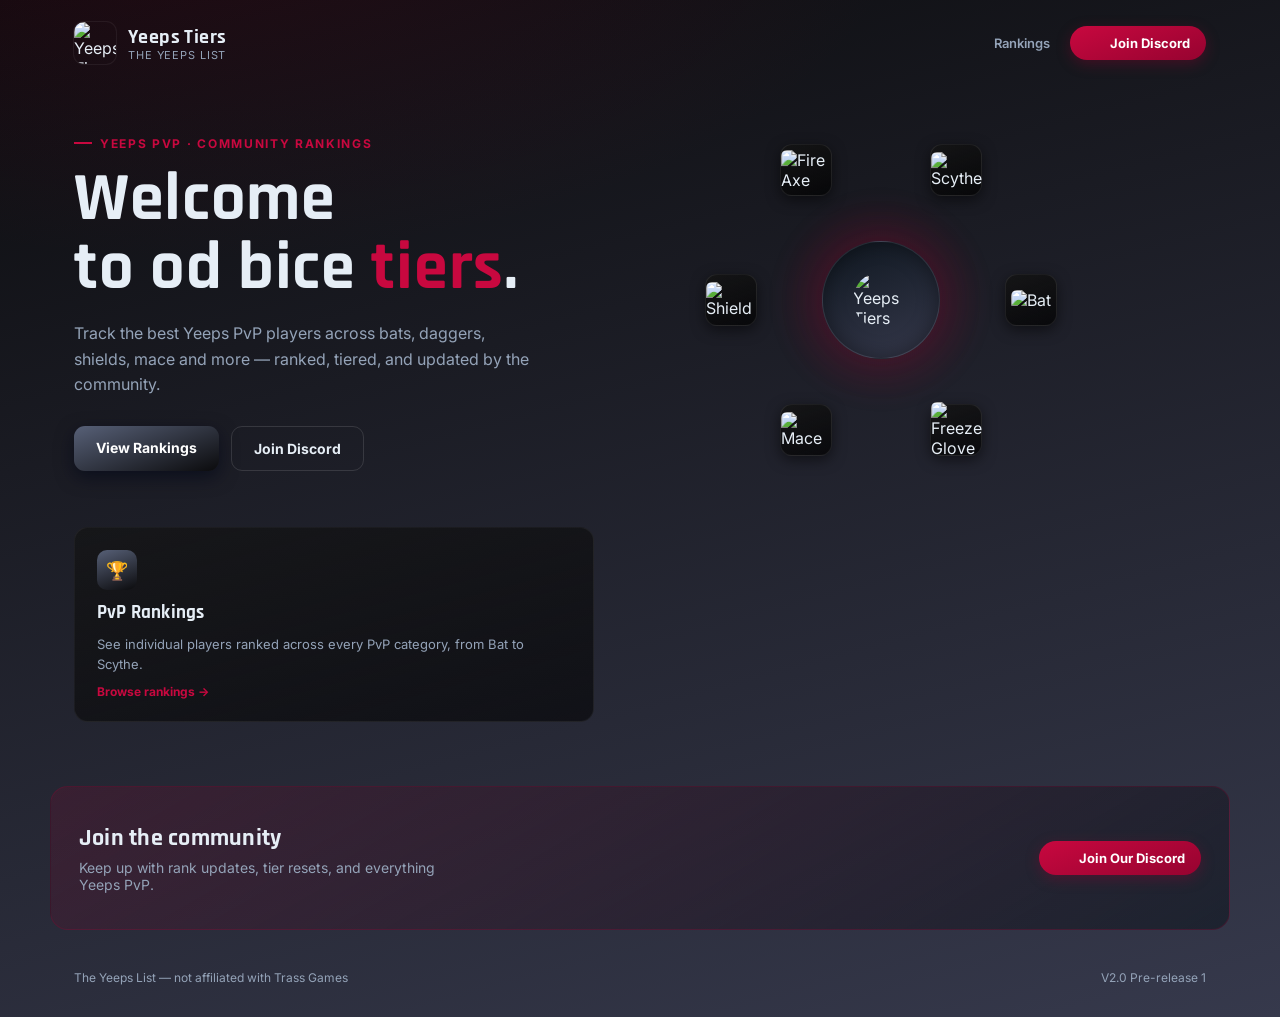
==== index.html @ 9ad044dc "Fix typo in welcome message heading" ====
<!DOCTYPE html>
<html lang="en">
<head>
  <meta charset="utf-8" />
  <meta name="viewport" content="width=device-width,initial-scale=1" />
  <title>Yeeps Tiers</title>

  <link rel="icon" type="image/x-icon" href="images/favicon.ico" />
  <meta name="description" content="Community Yeeps PvP rankings." />

  <link rel="preconnect" href="https://fonts.googleapis.com">
  <link rel="preconnect" href="https://fonts.gstatic.com" crossorigin>
  <link href="https://fonts.googleapis.com/css2?family=Rajdhani:wght@500;600;700&family=Inter:wght@400;500;600;700&display=swap" rel="stylesheet">

  <style>
    :root {
      --bg: #0b0b0d;
      --panel: #0f1720;
      --slate: #36394c;
      --muted: #94a3b8;
      --accent: #576077;
      --blood: #960330;
      --blood-bright: #c8083f;
      --radius: 14px;
      --shadow: 0 6px 18px rgba(2, 6, 23, 0.6);
      --maxw: 1180px;
      font-family: Inter, ui-sans-serif, system-ui, -apple-system, "Segoe UI", Roboto, sans-serif;
    }

    * {
      box-sizing: border-box;
    }

    html {
      scroll-behavior: smooth;
    }

    body {
      min-height: 100vh;
      margin: 0;
      color: #e6eef6;
      background:
        radial-gradient(1200px 600px at 15% -10%, rgba(150, 3, 48, 0.16), transparent 60%),
        linear-gradient(165deg, var(--bg) 0%, var(--slate) 100%);
    }

    h1,
    h2,
    h3 {
      margin: 0;
      font-family: "Rajdhani", Inter, sans-serif;
      letter-spacing: 0.01em;
    }

    a {
      color: inherit;
    }

    /* Header */

    .topbar {
      display: flex;
      align-items: center;
      justify-content: space-between;
      max-width: var(--maxw);
      margin: 0 auto;
      padding: 22px 24px 0;
    }

    .brand {
      display: flex;
      align-items: center;
      gap: 12px;
      text-decoration: none;
    }

    .brand img {
      width: 42px;
      height: 42px;
      border-radius: 10px;
      object-fit: cover;
      box-shadow: 0 0 0 1px rgba(255, 255, 255, 0.06);
    }

    .brand-name {
      font-family: "Rajdhani", sans-serif;
      font-size: 20px;
      font-weight: 700;
      letter-spacing: 0.02em;
    }

    .brand-sub {
      margin-top: -2px;
      color: var(--muted);
      font-size: 11px;
      letter-spacing: 0.08em;
      text-transform: uppercase;
    }

    .top-links {
      display: flex;
      align-items: center;
      gap: 8px;
    }

    .top-links > a:not(.discord-pill) {
      padding: 8px 12px;
      border-radius: 8px;
      color: var(--muted);
      font-size: 13px;
      font-weight: 600;
      text-decoration: none;
      transition: color 0.15s ease, background 0.15s ease;
    }

    .top-links > a:not(.discord-pill):hover {
      color: white;
      background: rgba(255, 255, 255, 0.04);
    }

    .discord-pill {
      display: flex;
      align-items: center;
      gap: 8px;
      padding: 9px 16px;
      border-radius: 999px;
      color: white !important;
      background: linear-gradient(160deg, var(--blood-bright), var(--blood));
      box-shadow: 0 4px 14px rgba(150, 3, 48, 0.35);
      font-size: 13px;
      font-weight: 700;
      text-decoration: none;
    }

    .discord-pill:hover {
      filter: brightness(1.08);
    }

    .discord-pill img {
      width: 16px;
      height: 16px;
      border-radius: 4px;
    }

    /* Hero */

    .hero {
      display: grid;
      grid-template-columns: 1.1fr 0.9fr;
      align-items: center;
      gap: 32px;
      max-width: var(--maxw);
      margin: 0 auto;
      padding: 64px 24px 46px;
    }

    .eyebrow {
      display: inline-flex;
      align-items: center;
      gap: 8px;
      margin-bottom: 14px;
      color: var(--blood-bright);
      font-size: 12px;
      font-weight: 700;
      letter-spacing: 0.14em;
      text-transform: uppercase;
    }

    .eyebrow::before {
      width: 18px;
      height: 2px;
      background: var(--blood-bright);
      content: "";
    }

    .hero h1 {
      font-size: clamp(40px, 6vw, 68px);
      font-weight: 700;
      line-height: 1.02;
    }

    .accent-word {
      color: var(--blood-bright);
    }

    .lede {
      max-width: 46ch;
      margin: 18px 0 28px;
      color: var(--muted);
      font-size: 16px;
      line-height: 1.6;
    }

    .hero-ctas {
      display: flex;
      flex-wrap: wrap;
      gap: 12px;
    }

    .btn-primary,
    .btn-ghost {
      padding: 13px 22px;
      border-radius: 11px;
      font-size: 14px;
      font-weight: 700;
      text-decoration: none;
    }

    .btn-primary {
      color: white;
      background: linear-gradient(160deg, var(--accent), var(--bg));
      box-shadow: var(--shadow);
      transition: transform 0.15s ease;
    }

    .btn-primary:hover {
      transform: translateY(-1px);
    }

    .btn-ghost {
      border: 1px solid rgba(255, 255, 255, 0.12);
      color: #e6eef6;
      transition: background 0.15s ease;
    }

    .btn-ghost:hover {
      background: rgba(255, 255, 255, 0.05);
    }

    /* Rotating item ring */

    .ring-wrap {
      position: relative;
      display: flex;
      width: 340px;
      height: 340px;
      align-items: center;
      justify-content: center;
    }

    .ring-glow {
      position: absolute;
      inset: 18%;
      border-radius: 50%;
      background: radial-gradient(circle, rgba(150, 3, 48, 0.35), transparent 70%);
      filter: blur(6px);
    }

    .ring-core {
      position: relative;
      z-index: 2;
      display: flex;
      width: 118px;
      height: 118px;
      align-items: center;
      justify-content: center;
      border: 1px solid rgba(255, 255, 255, 0.08);
      border-radius: 50%;
      background: linear-gradient(160deg, var(--panel), var(--slate));
      box-shadow: 0 0 40px rgba(150, 3, 48, 0.25), inset 0 0 20px rgba(0, 0, 0, 0.4);
    }

    .ring-core img {
      width: 56px;
      height: 56px;
      border-radius: 50%;
      object-fit: cover;
    }

    .ring {
      position: absolute;
      inset: 0;
      animation: spin 70s linear infinite;
    }

    .ring-wrap:hover .ring {
      animation-play-state: paused;
    }

    @keyframes spin {
      to {
        transform: rotate(360deg);
      }
    }

    @keyframes counter-spin {
      to {
        transform: rotate(-360deg);
      }
    }

    .ring-item {
      position: absolute;
      top: 50%;
      left: 50%;
      display: flex;
      width: 52px;
      height: 52px;
      align-items: center;
      justify-content: center;
      margin: -26px 0 0 -26px;
      border: 1px solid rgba(255, 255, 255, 0.08);
      border-radius: 12px;
      background: linear-gradient(160deg, rgba(20, 20, 20, 0.85), rgba(0, 0, 0, 0.7));
      box-shadow: 0 4px 14px rgba(0, 0, 0, 0.5);
    }

    .ring-item img {
      width: 30px;
      height: 30px;
      border-radius: 6px;
      object-fit: cover;
    }

    .ring-item span {
      position: absolute;
      animation: counter-spin 70s linear infinite;
    }

    .ring-wrap:hover .ring-item span {
      animation-play-state: paused;
    }

    .ri-1 { transform: rotate(0deg) translate(150px) rotate(0deg); }
    .ri-2 { transform: rotate(60deg) translate(150px) rotate(-60deg); }
    .ri-3 { transform: rotate(120deg) translate(150px) rotate(-120deg); }
    .ri-4 { transform: rotate(180deg) translate(150px) rotate(-180deg); }
    .ri-5 { transform: rotate(240deg) translate(150px) rotate(-240deg); }
    .ri-6 { transform: rotate(300deg) translate(150px) rotate(-300deg); }

    /* Rankings card */

    .section {
      max-width: var(--maxw);
      margin: 0 auto;
      padding: 10px 24px 0;
    }

    .nav-grid {
      display: grid;
      grid-template-columns: minmax(0, 1fr);
      max-width: 520px;
      gap: 14px;
    }

    .nav-card {
      display: flex;
      flex-direction: column;
      gap: 10px;
      padding: 22px;
      border: 1px solid rgba(255, 255, 255, 0.05);
      border-radius: var(--radius);
      color: inherit;
      background: linear-gradient(165deg, rgba(20, 20, 20, 0.7), rgba(0, 0, 0, 0.55));
      text-decoration: none;
      transition: transform 0.18s ease, box-shadow 0.18s ease, border-color 0.18s ease;
    }

    .nav-card:hover {
      border-color: rgba(150, 3, 48, 0.4);
      box-shadow: 0 10px 26px rgba(0, 0, 0, 0.55);
      transform: translateY(-3px);
    }

    .icon-badge {
      display: flex;
      width: 40px;
      height: 40px;
      align-items: center;
      justify-content: center;
      border-radius: 10px;
      background: linear-gradient(160deg, var(--accent), var(--bg));
      font-size: 18px;
    }

    .nav-card h3 {
      font-size: 19px;
      font-weight: 700;
    }

    .nav-card p {
      margin: 0;
      color: var(--muted);
      font-size: 13px;
      line-height: 1.5;
    }

    .go {
      margin-top: auto;
      color: var(--blood-bright);
      font-size: 12px;
      font-weight: 700;
    }

    /* Community section */

    .cta-band {
      display: flex;
      max-width: var(--maxw);
      align-items: center;
      justify-content: space-between;
      gap: 24px;
      margin: 64px auto 0;
      padding: 36px 28px;
      border: 1px solid rgba(150, 3, 48, 0.25);
      border-radius: 18px;
      background: linear-gradient(150deg, rgba(150, 3, 48, 0.18), rgba(15, 23, 32, 0.6));
    }

    .cta-band h2 {
      margin-bottom: 6px;
      font-size: 24px;
      font-weight: 700;
    }

    .cta-band p {
      max-width: 44ch;
      margin: 0;
      color: var(--muted);
      font-size: 14px;
    }

    footer {
      display: flex;
      max-width: var(--maxw);
      justify-content: space-between;
      gap: 8px;
      margin: 0 auto;
      padding: 40px 24px 32px;
      color: var(--muted);
      font-size: 12px;
    }

    @media (max-width: 900px) {
      .hero {
        grid-template-columns: 1fr;
        padding-top: 40px;
        text-align: center;
      }

      .hero .lede {
        margin-right: auto;
        margin-left: auto;
      }

      .hero-ctas,
      .nav-grid {
        justify-content: center;
        margin-right: auto;
        margin-left: auto;
      }

      .eyebrow {
        justify-content: center;
      }

      .ring-wrap {
        width: 280px;
        height: 280px;
        margin: 0 auto;
        transform: scale(0.86);
      }

      .cta-band {
        flex-wrap: wrap;
      }
    }

    @media (max-width: 520px) {
      .topbar {
        padding: 17px 16px 0;
      }

      .brand-sub {
        display: none;
      }

      .section {
        padding-right: 16px;
        padding-left: 16px;
      }

      .hero {
        padding-right: 16px;
        padding-left: 16px;
      }

      .discord-pill {
        padding: 9px 12px;
      }

      .discord-pill img {
        display: none;
      }

      footer {
        flex-direction: column;
        padding-right: 16px;
        padding-left: 16px;
      }
    }

    @media (prefers-reduced-motion: reduce) {
      .ring,
      .ring-item span {
        animation: none;
      }
    }
  </style>
</head>

<body>
  <div class="topbar">
    <a class="brand" href="index.html">
      <img src="https://yeeplist.page.gd/images/PvP_Rank.jpeg" alt="Yeeps Tiers icon" />
      <div>
        <div class="brand-name">Yeeps Tiers</div>
        <div class="brand-sub">The Yeeps List</div>
      </div>
    </a>

    <div class="top-links">
      <a href="Ranks.html">Rankings</a>

      <a class="discord-pill" href="https://discord.gg/dtVaUvekyc" target="_blank" rel="noopener">
        <img src="https://yeeplist.page.gd/images/Discord.jpeg" alt="" />
        Join Discord
      </a>
    </div>
  </div>

  <main>
    <section class="hero">
      <div>
        <div class="eyebrow">Yeeps PvP · Community Rankings</div>

        <h1>
          Welcome <br />
          to od bice <span class="accent-word">tiers</span>.
        </h1>

        <p class="lede">
          Track the best Yeeps PvP players across bats, daggers, shields, mace and more — ranked, tiered, and updated by the community.
        </p>

        <div class="hero-ctas">
          <a class="btn-primary" href="Ranks.html">View Rankings</a>

          <a class="btn-ghost" href="https://discord.gg/7mry9QQCGH" target="_blank" rel="noopener">
            Join Discord
          </a>
        </div>
      </div>

      <div class="ring-wrap">
        <div class="ring-glow"></div>

        <div class="ring">
          <div class="ring-item ri-1">
            <span><img src="https://yeeplist.page.gd/images/Bat_Tier4.png" alt="Bat" /></span>
          </div>

          <div class="ring-item ri-2">
            <span><img src="https://yeeplist.page.gd/images/Freeze_Glove.png" alt="Freeze Glove" /></span>
          </div>

          <div class="ring-item ri-3">
            <span><img src="https://yeeplist.page.gd/images/SwarmSlayer.jpg" alt="Mace" /></span>
          </div>

          <div class="ring-item ri-4">
            <span><img src="https://yeeplist.page.gd/images/Tier3.png" alt="Shield" /></span>
          </div>

          <div class="ring-item ri-5">
            <span><img src="https://yeeplist.page.gd/images/Desert.png" alt="Fire Axe" /></span>
          </div>

          <div class="ring-item ri-6">
            <span><img src="https://yeeplist.page.gd/images/Horror.jpg" alt="Scythe" /></span>
          </div>
        </div>

        <div class="ring-core">
          <img src="https://yeeplist.page.gd/images/PvP_Rank.jpeg" alt="Yeeps Tiers" />
        </div>
      </div>
    </section>

    <section class="section">
      <div class="nav-grid">
        <a class="nav-card" href="Ranks.html">
          <div class="icon-badge">🏆</div>
          <h3>PvP Rankings</h3>
          <p>See individual players ranked across every PvP category, from Bat to Scythe.</p>
          <div class="go">Browse rankings →</div>
        </a>
      </div>
    </section>

    <section class="cta-band">
      <div>
        <h2>Join the community</h2>
        <p>Keep up with rank updates, tier resets, and everything Yeeps PvP.</p>
      </div>

      <a class="discord-pill" href="https://discord.gg/7mry9QQCGH" target="_blank" rel="noopener">
        <img src="https://yeeplist.page.gd/images/Discord.jpeg" alt="" />
        Join Our Discord
      </a>
    </section>
  </main>

  <footer>
    <span>The Yeeps List — not affiliated with Trass Games</span>
    <span>V2.0 Pre-release 1</span>
  </footer>
</body>
</html>
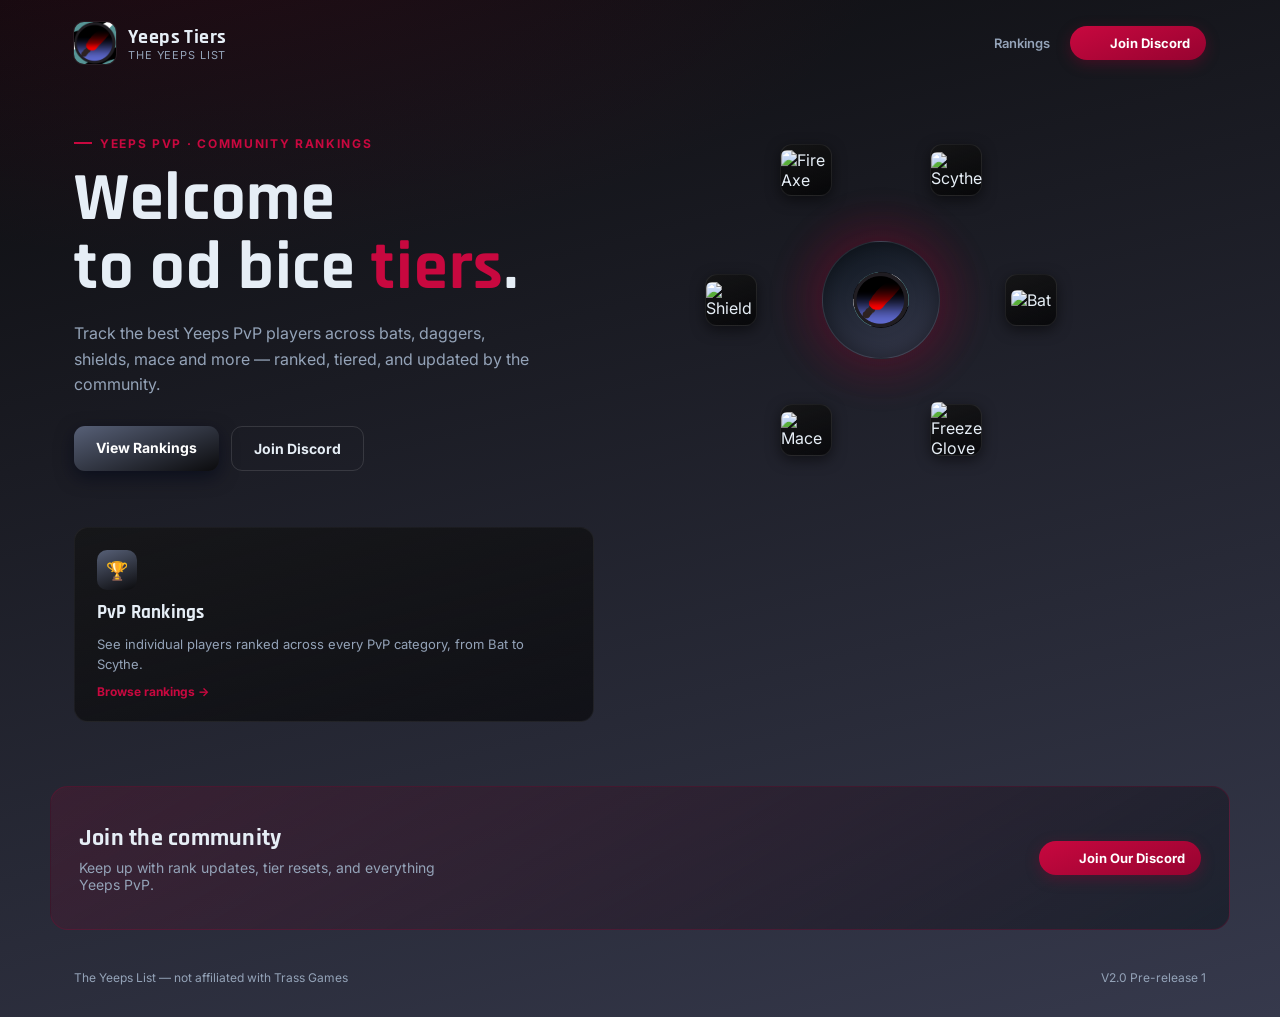
==== commit 58138e67: "Replace image source with local file" ====
--- a/index.html
+++ b/index.html
@@ -512,7 +512,7 @@
 <body>
   <div class="topbar">
     <a class="brand" href="index.html">
-      <img src="https://yeeplist.page.gd/images/PvP_Rank.jpeg" alt="Yeeps Tiers icon" />
+      <img src="Image/pfp.png" alt="Yeeps Tiers icon" />
       <div>
         <div class="brand-name">Yeeps Tiers</div>
         <div class="brand-sub">The Yeeps List</div>
@@ -582,7 +582,7 @@
         </div>
 
         <div class="ring-core">
-          <img src="https://yeeplist.page.gd/images/PvP_Rank.jpeg" alt="Yeeps Tiers" />
+          <img src="Image/pfp.png" alt="Yeeps Tiers" />
         </div>
       </div>
     </section>
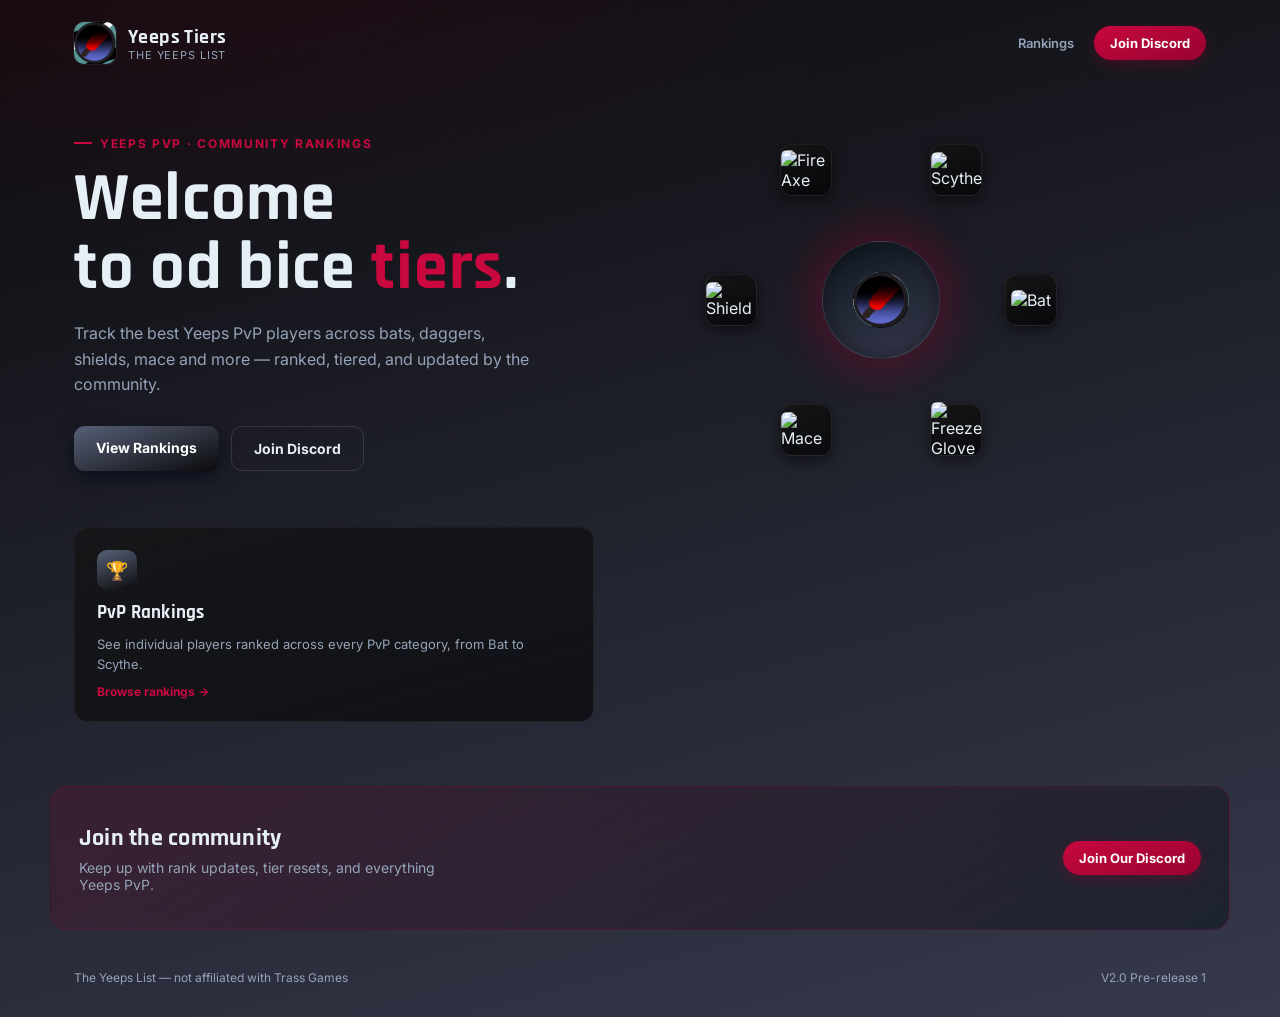
==== commit 6e9fbd0f: "Update index.html" ====
--- a/index.html
+++ b/index.html
@@ -5,7 +5,7 @@
   <meta name="viewport" content="width=device-width,initial-scale=1" />
   <title>Yeeps Tiers</title>
 
-  <link rel="icon" type="image/x-icon" href="images/favicon.ico" />
+<link rel="icon" type="image/png" href="./Image/pfp.png" />
   <meta name="description" content="Community Yeeps PvP rankings." />
 
   <link rel="preconnect" href="https://fonts.googleapis.com">
@@ -523,7 +523,7 @@
       <a href="Ranks.html">Rankings</a>
 
       <a class="discord-pill" href="https://discord.gg/dtVaUvekyc" target="_blank" rel="noopener">
-        <img src="https://yeeplist.page.gd/images/Discord.jpeg" alt="" />
+        <!-- <img src="https://yeeplist.page.gd/images/Discord.jpeg" alt="" /> -->
         Join Discord
       </a>
     </div>
@@ -546,7 +546,7 @@
         <div class="hero-ctas">
           <a class="btn-primary" href="Ranks.html">View Rankings</a>
 
-          <a class="btn-ghost" href="https://discord.gg/7mry9QQCGH" target="_blank" rel="noopener">
+          <a class="btn-ghost" href="https://discord.gg/dtVaUvekyc" target="_blank" rel="noopener">
             Join Discord
           </a>
         </div>
@@ -604,8 +604,8 @@
         <p>Keep up with rank updates, tier resets, and everything Yeeps PvP.</p>
       </div>
 
-      <a class="discord-pill" href="https://discord.gg/7mry9QQCGH" target="_blank" rel="noopener">
-        <img src="https://yeeplist.page.gd/images/Discord.jpeg" alt="" />
+      <a class="discord-pill" href="https://discord.gg/dtVaUvekyc" target="_blank" rel="noopener">
+        <!-- <img src="https://yeeplist.page.gd/images/Discord.jpeg" alt="" /> -->
         Join Our Discord
       </a>
     </section>
